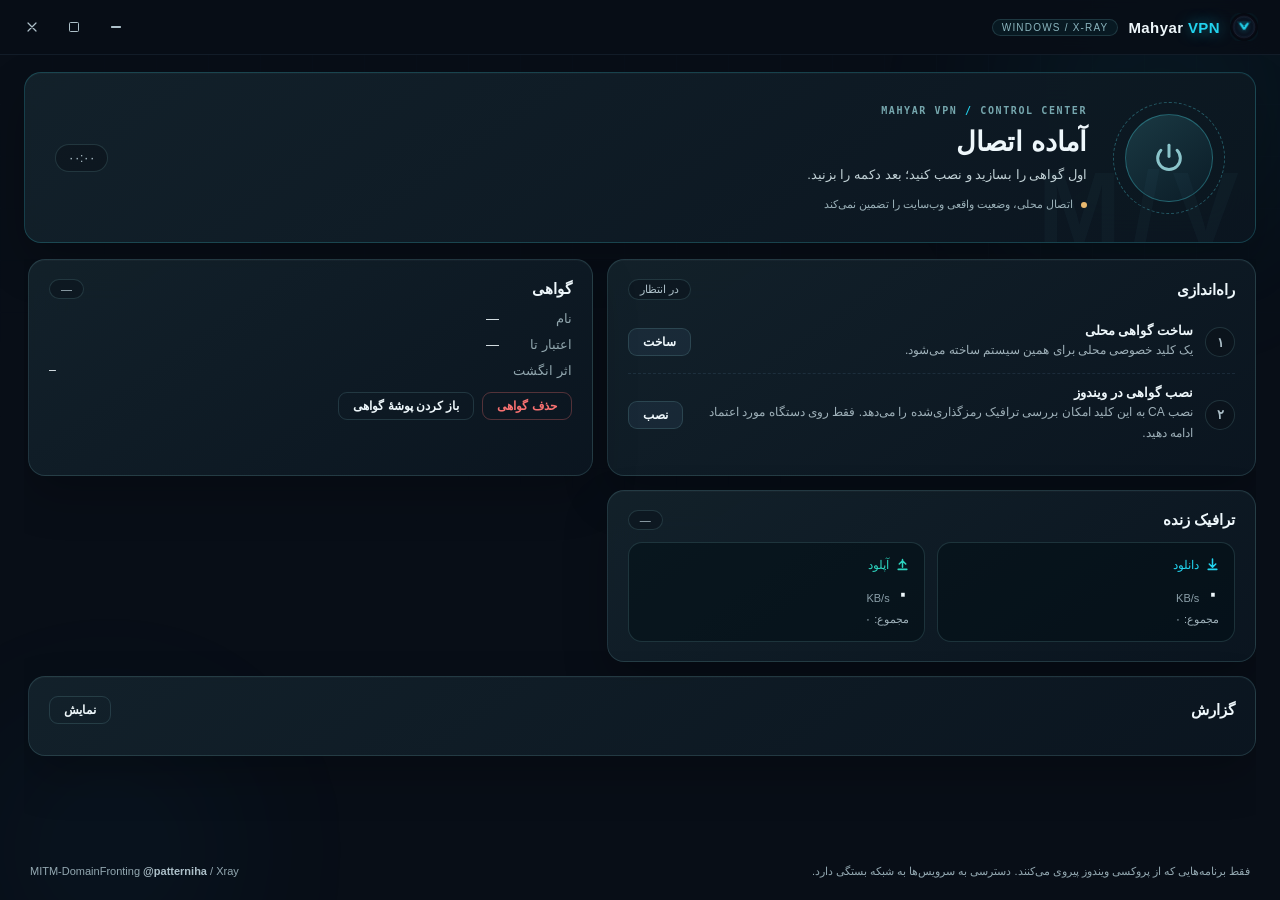
==== src/renderer/index.html @ c474f1fd "Add files via upload" ====
<!DOCTYPE html>
<html lang="fa" dir="rtl">
<head>
  <meta charset="UTF-8" />
  <meta http-equiv="Content-Security-Policy" content="default-src 'self'; style-src 'self' 'unsafe-inline'; img-src 'self' data:; font-src 'self'" />
  <title>Mahyar VPN</title>
  <link rel="stylesheet" href="styles.css" />
</head>
<body>
  <div class="bg-orbs" aria-hidden="true">
    <span class="orb orb-a"></span>
    <span class="orb orb-b"></span>
    <span class="orb orb-c"></span>
    <div class="bg-grid"></div>
  </div>

  <!-- titlebar -->
  <header class="titlebar" id="titlebar">
    <div class="tb-brand">
      <img src="icon.png" alt="" class="tb-logo" draggable="false" />
      <span class="tb-name">Mahyar <b>VPN</b></span>
      <span class="tb-tag">WINDOWS / X-RAY</span>
    </div>
    <div class="tb-actions">
      <button class="tb-btn" id="btn-min" title="کمینه"><svg viewBox="0 0 10 10"><rect y="4.5" width="10" height="1" rx=".5"/></svg></button>
      <button class="tb-btn" id="btn-max" title="بزرگ/کوچک"><svg viewBox="0 0 10 10"><rect x=".5" y=".5" width="9" height="9" rx="1" fill="none" stroke-width="1"/></svg></button>
      <button class="tb-btn tb-close" id="btn-hide" title="به کنار ساعت"><svg viewBox="0 0 10 10"><path d="M1 1l8 8M9 1l-8 8" stroke-width="1.2" fill="none" stroke-linecap="round"/></svg></button>
    </div>
  </header>

  <main class="layout">
    <!-- hero -->
    <section class="hero glass">
      <div class="power-wrap">
        <div class="ring r1"></div>
        <div class="ring r2"></div>
        <button id="btn-power" class="power" aria-label="اتصال / قطع">
          <svg viewBox="0 0 24 24" class="pw-icon">
            <path d="M12 3v8" stroke-linecap="round"/>
            <path d="M6.3 6.5a8 8 0 1 0 11.4 0" stroke-linecap="round"/>
          </svg>
        </button>
      </div>
      <div class="hero-text">
        <div class="eyebrow">MAHYAR VPN <span> / </span> CONTROL CENTER</div>
        <h1 id="st-head">آماده اتصال</h1>
        <p id="st-sub">اول گواهی را بسازید و نصب کنید؛ بعد دکمه را بزنید.</p>
        <div class="hero-note"><span class="status-dot"></span> اتصال محلی، وضعیت واقعی وب‌سایت را تضمین نمی‌کند</div>
      </div>
      <div class="hero-meta">
        <div class="meta-chip" id="chip-uptime" title="مدت اتصال">۰۰:۰۰</div>
        <div class="meta-chip green hidden" id="chip-live">● متصل</div>
      </div>
    </section>

    <div class="grid">
      <!-- setup steps -->
      <section class="card glass">
        <div class="card-head">
          <h2>راه‌اندازی</h2>
          <span class="pill" id="pill-setup">در انتظار</span>
        </div>
        <div class="step" id="step-mint">
          <span class="step-dot" data-state="idle">۱</span>
          <div class="step-body">
            <div class="step-title">ساخت گواهی محلی</div>
            <div class="step-desc">یک کلید خصوصی محلی برای همین سیستم ساخته می‌شود.</div>
          </div>
          <button class="btn sm" data-act="setup">ساخت</button>
        </div>
        <div class="step" id="step-trust">
          <span class="step-dot" data-state="idle">۲</span>
          <div class="step-body">
            <div class="step-title">نصب گواهی در ویندوز</div>
            <div class="step-desc">نصب CA به این کلید امکان بررسی ترافیک رمزگذاری‌شده را می‌دهد. فقط روی دستگاه مورد اعتماد ادامه دهید.</div>
          </div>
          <button class="btn sm" data-act="trust">نصب</button>
        </div>
      </section>

      <!-- cert info -->
      <section class="card glass">
        <div class="card-head">
          <h2>گواهی</h2>
          <span class="pill" id="pill-cert">—</span>
        </div>
        <div class="kv">
          <span class="k">نام</span><span class="v" id="cert-cn">—</span>
          <span class="k">اعتبار تا</span><span class="v" id="cert-exp">—</span>
          <span class="k">اثر انگشت</span><span class="v mono" id="cert-sha">—</span>
        </div>
        <div class="row-btns">
          <button class="btn sm danger-ghost" data-act="remove">حذف گواهی</button>
          <button class="btn sm ghost" data-act="openfile">باز کردن پوشهٔ گواهی</button>
        </div>
      </section>

      <!-- live traffic -->
      <section class="card glass">
        <div class="card-head">
          <h2>ترافیک زنده</h2>
          <span class="pill" id="pill-traffic">—</span>
        </div>
        <div class="traffic">
          <div class="t-item">
            <div class="t-label down"><svg viewBox="0 0 12 12"><path d="M6 1v7M3 5.5L6 8.5 9 5.5M2 10.5h8" stroke-linecap="round" stroke-linejoin="round" fill="none" stroke-width="1.4"/></svg> دانلود</div>
            <div class="t-speed" id="spd-down">۰ <small>KB/s</small></div>
            <div class="t-total" id="tot-down">مجموع: ۰</div>
          </div>
          <div class="t-item">
            <div class="t-label up"><svg viewBox="0 0 12 12"><path d="M6 8.5v-7M3 5.5L6 2.5 9 5.5M2 10.5h8" stroke-linecap="round" stroke-linejoin="round" fill="none" stroke-width="1.4"/></svg> آپلود</div>
            <div class="t-speed" id="spd-up">۰ <small>KB/s</small></div>
            <div class="t-total" id="tot-up">مجموع: ۰</div>
          </div>
        </div>
      </section>

      <!-- log -->
      <section class="card glass wide">
        <div class="card-head">
          <h2>گزارش</h2>
          <button class="btn sm ghost" id="btn-log-toggle">نمایش</button>
        </div>
        <div class="log hidden" id="log" dir="ltr"></div>
      </section>
    </div>

    <footer class="foot">
      <span>فقط برنامه‌هایی که از پروکسی ویندوز پیروی می‌کنند. دسترسی به سرویس‌ها به شبکه بستگی دارد.</span>
      <span class="credit">MITM-DomainFronting <b dir="ltr">@patterniha</b> / Xray</span>
    </footer>
  </main>

  <div class="toast hidden" id="toast" role="status"></div>
  <script src="app.js"></script>
</body>
</html>
---- src/renderer/styles.css ----
/* Mahyar VPN — dark, glass, glow. Cyan on near-black, RTL first. */

:root {
  --bg: #070b12;
  --bg-2: #0a1019;
  --ink: #e6f1ff;
  --ink-dim: #8fa3bd;
  --ink-faint: #5b6b82;
  --cyan: #22d3ee;
  --cyan-2: #38bdf8;
  --teal: #2dd4bf;
  --glow: rgba(34, 211, 238, .55);
  --glow-soft: rgba(34, 211, 238, .22);
  --green: #34d399;
  --red: #f87171;
  --amber: #fbbf24;
  --glass: rgba(148, 184, 226, .055);
  --glass-brd: rgba(148, 200, 255, .14);
  --radius: 18px;
}

* { margin: 0; padding: 0; box-sizing: border-box; }

html, body { height: 100%; }

body {
  font-family: "Segoe UI", Tahoma, "Iranian Sans", sans-serif;
  background: var(--bg);
  color: var(--ink);
  overflow: hidden;
  user-select: none;
  -webkit-app-region: no-drag;
}

/* ── background ─────────────────────────────────────────────────────────── */
.bg-orbs { position: fixed; inset: 0; z-index: 0; overflow: hidden; }
.orb { position: absolute; border-radius: 50%; filter: blur(90px); opacity: .5; will-change: transform; }
.orb-a { width: 480px; height: 480px; background: radial-gradient(circle, rgba(34,211,238,.30), transparent 65%); top: -140px; inset-inline-start: -120px; animation: drift-a 26s ease-in-out infinite alternate; }
.orb-b { width: 420px; height: 420px; background: radial-gradient(circle, rgba(56,189,248,.22), transparent 65%); bottom: -160px; inset-inline-end: -100px; animation: drift-b 32s ease-in-out infinite alternate; }
.orb-c { width: 260px; height: 260px; background: radial-gradient(circle, rgba(45,212,191,.18), transparent 65%); top: 40%; inset-inline-end: 22%; animation: drift-c 22s ease-in-out infinite alternate; }
@keyframes drift-a { to { transform: translate(60px, 40px) scale(1.12); } }
@keyframes drift-b { to { transform: translate(-70px, -30px) scale(1.08); } }
@keyframes drift-c { to { transform: translate(-40px, 50px) scale(1.15); } }

.bg-grid {
  position: absolute; inset: 0;
  background-image:
    linear-gradient(rgba(148, 200, 255, .045) 1px, transparent 1px),
    linear-gradient(90deg, rgba(148, 200, 255, .045) 1px, transparent 1px);
  background-size: 44px 44px;
  mask-image: radial-gradient(ellipse 90% 70% at 50% 0%, black 30%, transparent 100%);
}

/* ── titlebar ───────────────────────────────────────────────────────────── */
.titlebar {
  position: fixed; top: 0; inset-inline: 0; height: 46px; z-index: 10;
  display: flex; align-items: center; justify-content: space-between;
  padding: 0 8px 0 14px;
  background: linear-gradient(180deg, rgba(10, 16, 25, .9), rgba(10, 16, 25, .55));
  backdrop-filter: blur(18px);
  border-bottom: 1px solid rgba(148, 200, 255, .08);
  -webkit-app-region: drag;
}
.tb-brand { display: flex; align-items: center; gap: 10px; }
.tb-logo { width: 22px; height: 22px; border-radius: 6px; }
.tb-name { font-size: 14px; font-weight: 300; letter-spacing: .4px; }
.tb-name b { font-weight: 800; color: var(--cyan); text-shadow: 0 0 14px var(--glow); }
.tb-tag {
  font-size: 10.5px; color: var(--ink-dim);
  border: 1px solid var(--glass-brd); border-radius: 99px; padding: 2px 9px;
  background: rgba(34, 211, 238, .06);
}
.tb-actions { display: flex; gap: 2px; -webkit-app-region: no-drag; }
.tb-btn {
  width: 40px; height: 32px; border: 0; background: transparent; border-radius: 8px;
  display: grid; place-items: center; cursor: pointer; color: var(--ink-dim);
}
.tb-btn svg { width: 10px; height: 10px; fill: currentColor; stroke: currentColor; }
.tb-btn:hover { background: rgba(148, 200, 255, .1); color: var(--ink); }
.tb-close:hover { background: rgba(248, 113, 113, .16); color: var(--red); }

/* ── layout ─────────────────────────────────────────────────────────────── */
.layout {
  position: relative; z-index: 1; height: 100vh;
  padding: 62px 22px 16px;
  display: flex; flex-direction: column; gap: 16px;
  overflow: hidden;
}

.glass {
  background: linear-gradient(160deg, rgba(148, 184, 226, .075), rgba(148, 184, 226, .028));
  border: 1px solid var(--glass-brd);
  border-radius: var(--radius);
  backdrop-filter: blur(22px) saturate(1.25);
  box-shadow: 0 18px 50px rgba(2, 8, 20, .45), inset 0 1px 0 rgba(255, 255, 255, .05);
}

/* ── hero ───────────────────────────────────────────────────────────────── */
.hero {
  display: flex; align-items: center; gap: 26px;
  padding: 20px 26px;
  position: relative; overflow: hidden;
}
.hero::before {
  content: ""; position: absolute; inset: 0; pointer-events: none;
  background: radial-gradient(600px 200px at 18% 50%, var(--glow-soft), transparent 70%);
  opacity: 0; transition: opacity .8s;
}
.hero.on::before { opacity: 1; }

.power-wrap { position: relative; width: 108px; height: 108px; flex: 0 0 auto; }
.power {
  position: absolute; inset: 13px; border-radius: 50%; cursor: pointer;
  border: 1.6px solid var(--glass-brd);
  background: radial-gradient(circle at 35% 30%, rgba(148, 200, 255, .14), rgba(10, 18, 30, .9));
  color: var(--ink-dim);
  display: grid; place-items: center;
  transition: color .3s, border-color .3s, box-shadow .3s, transform .12s;
}
.pw-icon { width: 34px; height: 34px; fill: none; stroke: currentColor; stroke-width: 2.1; }
.power:hover { transform: scale(1.04); color: var(--ink); }
.power:active { transform: scale(.97); }
.power:disabled { cursor: wait; }

.ring { position: absolute; inset: 0; border-radius: 50%; pointer-events: none; }
.r1 { border: 1.6px dashed rgba(148, 200, 255, .16); animation: spin 14s linear infinite; }
.r2 { border: 1px solid transparent; transition: all .5s; }

.hero.on .power {
  color: var(--cyan); border-color: rgba(34, 211, 238, .55);
  box-shadow: 0 0 28px var(--glow-soft), inset 0 0 18px rgba(34, 211, 238, .12);
}
.hero.on .r2 { border-color: var(--glow-soft); box-shadow: 0 0 24px var(--glow-soft), inset 0 0 22px rgba(34, 211, 238, .08); animation: pulse 2.6s ease-in-out infinite; }
@keyframes spin { to { transform: rotate(360deg); } }
@keyframes pulse { 0%, 100% { box-shadow: 0 0 18px rgba(34,211,238,.16), inset 0 0 16px rgba(34,211,238,.07); } 50% { box-shadow: 0 0 34px var(--glow), inset 0 0 26px rgba(34,211,238,.16); } }

.hero-text { flex: 1; min-width: 0; }
.hero-text h1 { font-size: 24px; font-weight: 800; letter-spacing: -.2px; }
.hero-text p { margin-top: 5px; color: var(--ink-dim); font-size: 13px; line-height: 1.9; }
.hero-meta { display: flex; flex-direction: column; gap: 8px; align-items: flex-start; }
.meta-chip {
  font-size: 12px; padding: 6px 12px; border-radius: 99px;
  border: 1px solid var(--glass-brd); background: rgba(10, 16, 25, .5);
  color: var(--ink-dim); font-variant-numeric: tabular-nums;
}
.meta-chip.green { color: var(--green); border-color: rgba(52, 211, 153, .35); background: rgba(52, 211, 153, .07); box-shadow: 0 0 16px rgba(52, 211, 153, .12); }

/* ── grid & cards ───────────────────────────────────────────────────────── */
.grid {
  flex: 1; min-height: 0;
  display: grid; grid-template-columns: 1fr 1fr; grid-auto-rows: min-content;
  gap: 14px; overflow-y: auto; padding-left: 4px;
}
.grid::-webkit-scrollbar { width: 6px; }
.grid::-webkit-scrollbar-thumb { background: rgba(148, 200, 255, .14); border-radius: 99px; }
.card { padding: 16px 18px; }
.card.wide { grid-column: 1 / -1; }
.card-head { display: flex; align-items: center; justify-content: space-between; margin-bottom: 12px; }
.card-head h2 { font-size: 14.5px; font-weight: 700; color: var(--ink); }
.pill {
  font-size: 11px; padding: 3px 11px; border-radius: 99px;
  border: 1px solid var(--glass-brd); color: var(--ink-dim); background: rgba(10, 16, 25, .45);
}
.pill.ok { color: var(--green); border-color: rgba(52, 211, 153, .35); }
.pill.warn { color: var(--amber); border-color: rgba(251, 191, 36, .35); }
.pill.err { color: var(--red); border-color: rgba(248, 113, 113, .35); }

/* steps */
.step { display: flex; align-items: center; gap: 12px; padding: 10px 0; }
.step + .step { border-top: 1px dashed rgba(148, 200, 255, .1); }
.step-dot {
  width: 30px; height: 30px; flex: 0 0 auto; border-radius: 10px;
  display: grid; place-items: center; font-size: 13px; font-weight: 700;
  border: 1px solid var(--glass-brd); color: var(--ink-dim); background: rgba(10, 16, 25, .5);
  transition: all .4s;
}
.step-dot[data-state="done"] { color: #052e26; background: linear-gradient(140deg, var(--green), var(--teal)); border-color: transparent; box-shadow: 0 0 18px rgba(52, 211, 153, .3); }
.step-dot[data-state="active"] { color: var(--cyan); border-color: rgba(34, 211, 238, .5); box-shadow: 0 0 14px var(--glow-soft); }
.step-body { flex: 1; min-width: 0; }
.step-title { font-size: 13px; font-weight: 600; }
.step-desc { font-size: 11.5px; color: var(--ink-faint); margin-top: 2px; line-height: 1.8; }

/* key-value */
.kv { display: grid; grid-template-columns: auto 1fr; gap: 7px 14px; font-size: 12.5px; }
.kv .k { color: var(--ink-faint); }
.kv .v { color: var(--ink); overflow: hidden; text-overflow: ellipsis; white-space: nowrap; }
.mono { font-family: Consolas, monospace; font-size: 11.5px; direction: ltr; }
.row-btns { display: flex; gap: 8px; margin-top: 14px; }

/* traffic */
.traffic { display: grid; grid-template-columns: 1fr 1fr; gap: 10px; }
.t-item { border: 1px solid var(--glass-brd); border-radius: 14px; padding: 12px 14px; background: rgba(7, 11, 18, .45); }
.t-label { display: flex; align-items: center; gap: 7px; font-size: 11.5px; color: var(--ink-dim); }
.t-label svg { width: 13px; height: 13px; stroke: currentColor; }
.t-label.down { color: var(--cyan); }
.t-label.up { color: var(--teal); }
.t-speed { font-size: 22px; font-weight: 800; margin-top: 8px; font-variant-numeric: tabular-nums; }
.t-speed small { font-size: 11px; font-weight: 500; color: var(--ink-faint); }
.t-total { font-size: 10.5px; color: var(--ink-faint); margin-top: 5px; font-variant-numeric: tabular-nums; }

/* log */
.log {
  max-height: 180px; overflow-y: auto;
  background: rgba(4, 8, 14, .6); border: 1px solid rgba(148, 200, 255, .09);
  border-radius: 12px; padding: 10px 12px;
  font-family: Consolas, monospace; font-size: 11px; line-height: 1.8;
  color: var(--ink-dim); user-select: text;
}
.log::-webkit-scrollbar { width: 6px; }
.log::-webkit-scrollbar-thumb { background: rgba(148, 200, 255, .14); border-radius: 99px; }
.log .ln-err { color: var(--red); }
.log .ln-ok { color: var(--green); }
.hidden { display: none !important; }

/* buttons */
.btn {
  border: 1px solid var(--glass-brd); border-radius: 11px; cursor: pointer;
  background: rgba(148, 200, 255, .07); color: var(--ink);
  font-family: inherit; font-size: 13px; font-weight: 600;
  padding: 9px 18px; transition: all .2s;
}
.btn:hover:not(:disabled) { background: rgba(148, 200, 255, .13); border-color: rgba(34, 211, 238, .35); box-shadow: 0 0 14px var(--glow-soft); }
.btn:active:not(:disabled) { transform: scale(.97); }
.btn:disabled { opacity: .45; cursor: not-allowed; }
.btn.sm { padding: 6px 14px; font-size: 12px; border-radius: 9px; }
.btn.primary {
  background: linear-gradient(140deg, rgba(34, 211, 238, .22), rgba(56, 189, 248, .14));
  border-color: rgba(34, 211, 238, .45); color: #d9faff;
}
.btn.primary:hover:not(:disabled) { box-shadow: 0 0 22px var(--glow-soft); }
.btn.ghost { background: transparent; }
.btn.danger-ghost { background: transparent; color: var(--red); border-color: rgba(248, 113, 113, .3); }
.btn.danger-ghost:hover:not(:disabled) { background: rgba(248, 113, 113, .08); border-color: rgba(248, 113, 113, .5); box-shadow: 0 0 14px rgba(248, 113, 113, .12); }

/* footer */
.foot {
  display: flex; justify-content: space-between; align-items: center; gap: 14px;
  font-size: 11px; color: var(--ink-faint); padding: 2px 6px;
}
.foot .credit b { color: var(--ink-dim); }

/* toast */
.toast {
  position: fixed; bottom: 22px; inset-inline-start: 50%; transform: translateX(50%);
  z-index: 50; max-width: 480px;
  background: rgba(10, 18, 30, .92); border: 1px solid rgba(34, 211, 238, .35);
  color: var(--ink); font-size: 12.5px; padding: 11px 20px; border-radius: 12px;
  box-shadow: 0 10px 40px rgba(0, 0, 0, .5), 0 0 24px var(--glow-soft);
  backdrop-filter: blur(14px);
  transition: opacity .3s, transform .3s;
}
.toast.hidden { opacity: 0; pointer-events: none; transform: translateX(50%) translateY(8px); }
.toast.err { border-color: rgba(248, 113, 113, .5); box-shadow: 0 10px 40px rgba(0,0,0,.5), 0 0 24px rgba(248,113,113,.18); }

/* busy spinner inside buttons */
.btn .spin {
  display: inline-block; width: 11px; height: 11px; border-radius: 50%;
  border: 1.6px solid rgba(255, 255, 255, .25); border-top-color: currentColor;
  animation: spin .7s linear infinite; vertical-align: -1px; margin-inline-end: 6px;
}

/* Control-room refinement: dark ink, electric cyan, honest connection state. */
:root {
  --bg: #080e17;
  --ink: #eef7fb;
  --ink-dim: #adc0c9;
  --ink-faint: #8b9fa9;
  --glass-brd: rgba(139, 205, 215, .17);
  --radius: 17px;
}
body { font-family: "Segoe UI", Tahoma, sans-serif; }
.bg-orbs { opacity: .65; }
.orb-c { display: none; }
.bg-grid { opacity: .5; background-size: 52px 52px; }
.titlebar { height: 55px; padding-inline: 22px 12px; background: rgba(8, 14, 23, .9); }
.tb-logo { width: 28px; height: 28px; border-radius: 8px; }
.tb-name { font-size: 15px; font-weight: 600; }
.tb-tag { font-size: 10px; direction: ltr; letter-spacing: .12em; color: #8bb5be; }
.layout { padding: 72px 24px 16px; gap: 16px; }
.glass { background: linear-gradient(145deg, rgba(19, 34, 43, .96), rgba(11, 22, 32, .95)); box-shadow: 0 20px 45px rgba(0,0,0,.22), inset 0 1px rgba(255,255,255,.025); }
.hero { min-height: 171px; padding: 24px 30px; border-color: rgba(62, 211, 223, .22); }
.hero::after { content: 'M / V'; position: absolute; inset-inline-end: 24px; bottom: -15px; font: 800 100px/1 "Segoe UI", sans-serif; letter-spacing: -.08em; color: rgba(104, 211, 221, .035); pointer-events: none; direction: ltr; }
.hero-text { position: relative; z-index: 1; }
.eyebrow { direction: ltr; text-align: right; font: 700 10px/1.3 Consolas, monospace; letter-spacing: .16em; color: #76a7ae; margin-bottom: 9px; }
.eyebrow span { color: var(--cyan); }
.hero-text h1 { font-size: 27px; letter-spacing: 0; }
.hero-text p { font-size: 13px; max-width: 580px; color: #c0d0d5; }
.hero-note { display: flex; align-items: center; gap: 8px; color: #9bb1b9; font-size: 11px; margin-top: 11px; }
.status-dot { width: 6px; height: 6px; border-radius: 50%; background: #e9b96f; flex: none; }
.hero.on .status-dot { background: var(--green); box-shadow: 0 0 9px var(--green); }
.power-wrap { width: 112px; height: 112px; }
.power { inset: 12px; border: 1px solid rgba(66, 206, 219, .35); background: linear-gradient(145deg, #1a3943, #0b1c27); color: #8ac4ca; }
.power:disabled { opacity: .62; cursor: not-allowed; }
.r1 { border: 1px dashed rgba(80, 214, 226, .35); }
.grid { grid-template-columns: minmax(0, 1.15fr) minmax(0, 1fr); gap: 14px; }
.card { padding: 19px 20px; }
.card-head h2 { font-size: 15px; }
.step { padding: 11px 0; }
.step-desc { color: #9eb0b9; font-size: 12px; line-height: 1.8; }
.step-title { font-size: 13px; }
.step-dot { border-radius: 50%; }
.kv { font-size: 13px; gap: 11px 14px; }
.kv .k { color: #91a6ae; }
.traffic { gap: 12px; }
.t-item { background: rgba(3, 15, 22, .55); padding: 15px; }
.t-speed { font-size: 24px; }
.t-total { font-size: 11px; color: #9eb0b9; }
.foot { line-height: 1.8; color: #93a8b1; }
button:focus-visible { outline: 2px solid #8af5ff; outline-offset: 3px; }
@media (max-width: 900px) {
  .layout { padding-inline: 16px; }
  .hero { padding: 18px; }
  .hero-note { font-size: 10px; }
}
@media (max-height: 650px) {
  .hero { min-height: 135px; padding-block: 14px; }
  .power-wrap { width: 90px; height: 90px; }
  .foot { display: none; }
}
@media (prefers-reduced-motion: reduce) {
  *, *::before, *::after { animation-duration: .01ms !important; animation-iteration-count: 1 !important; transition-duration: .01ms !important; }
}
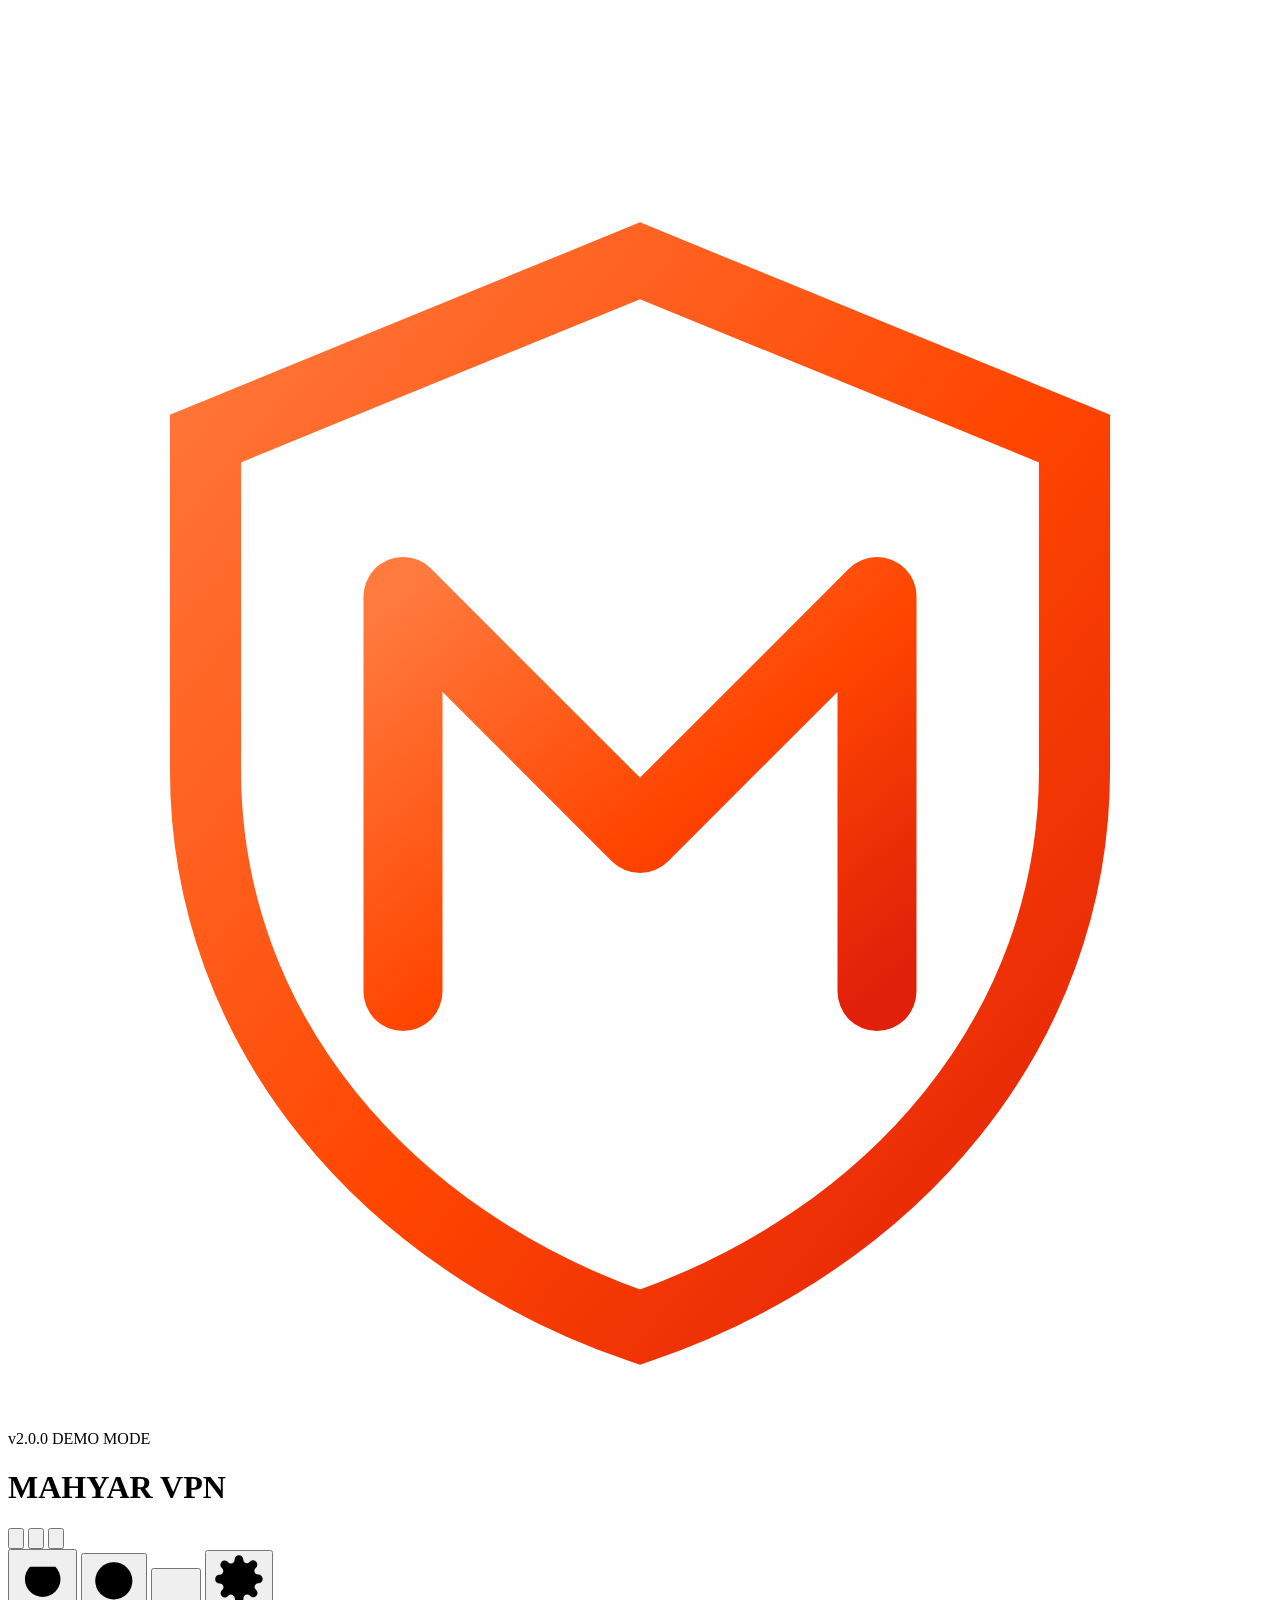
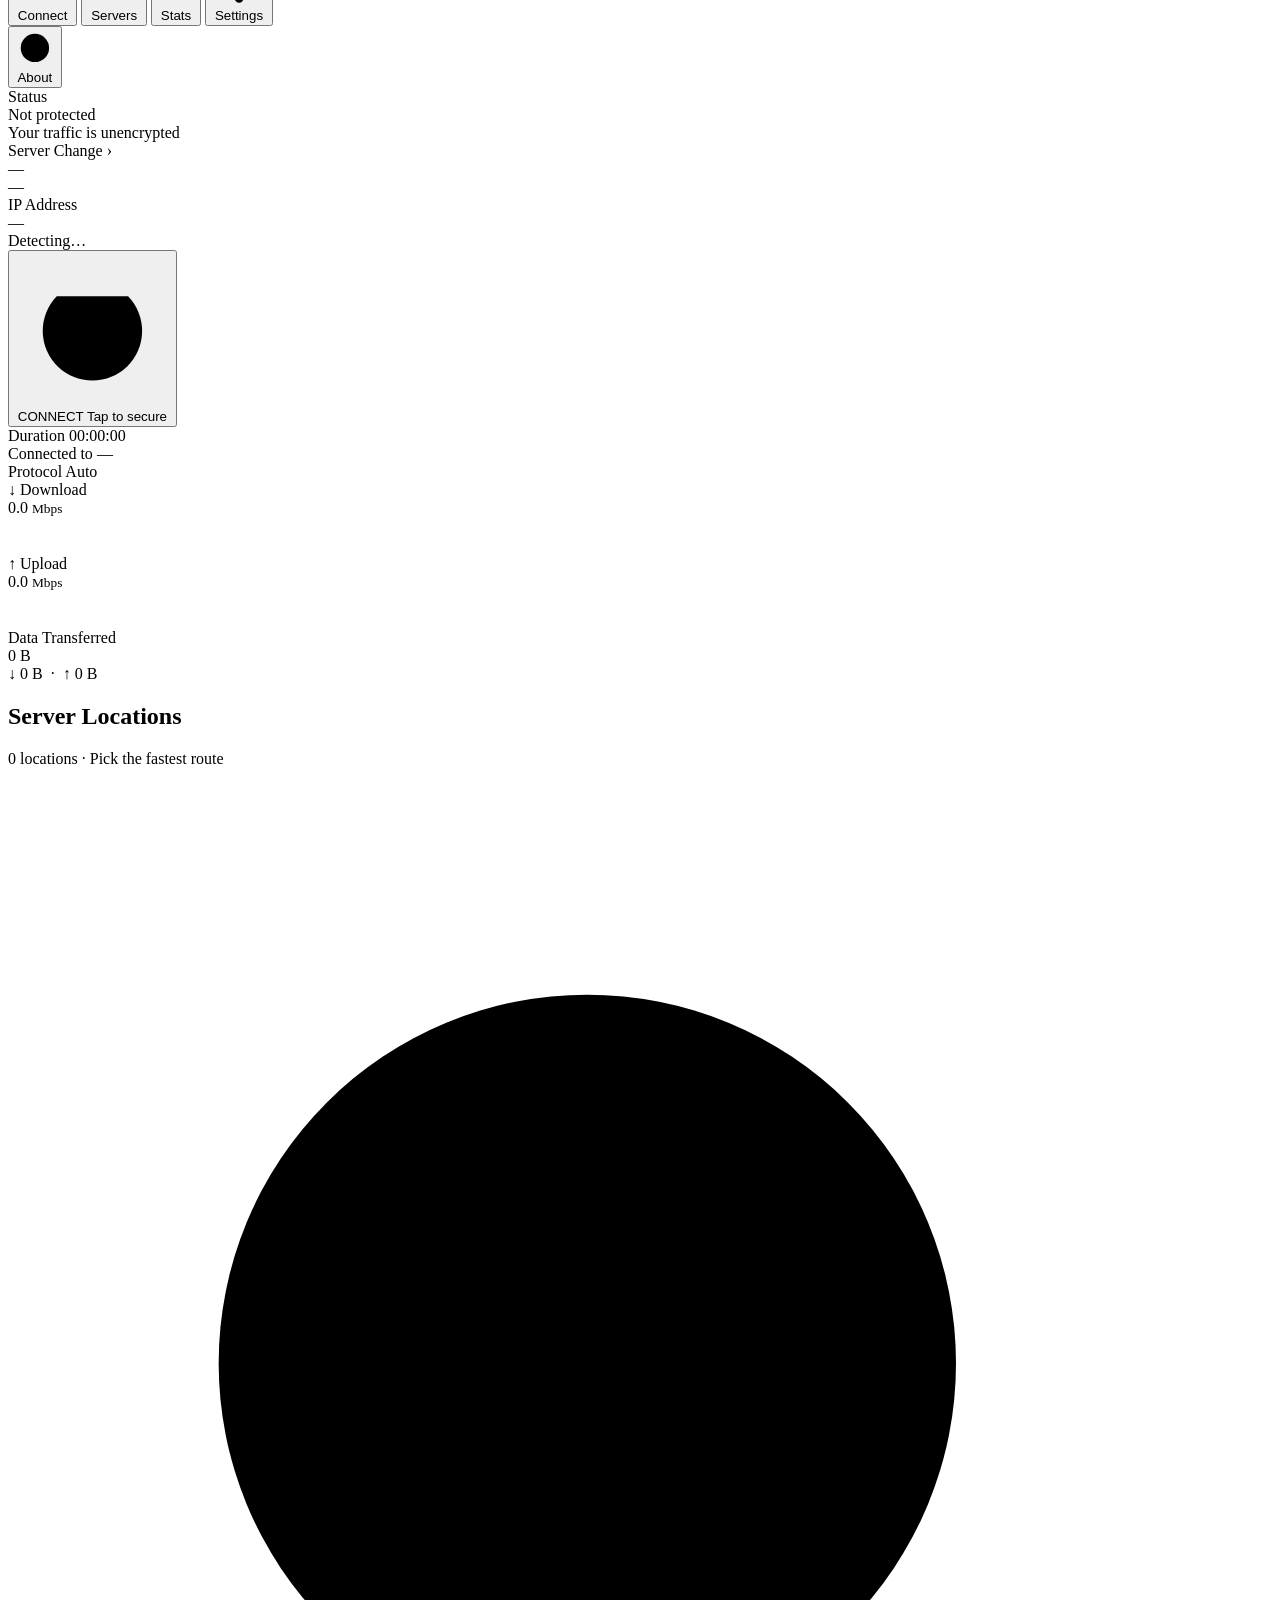
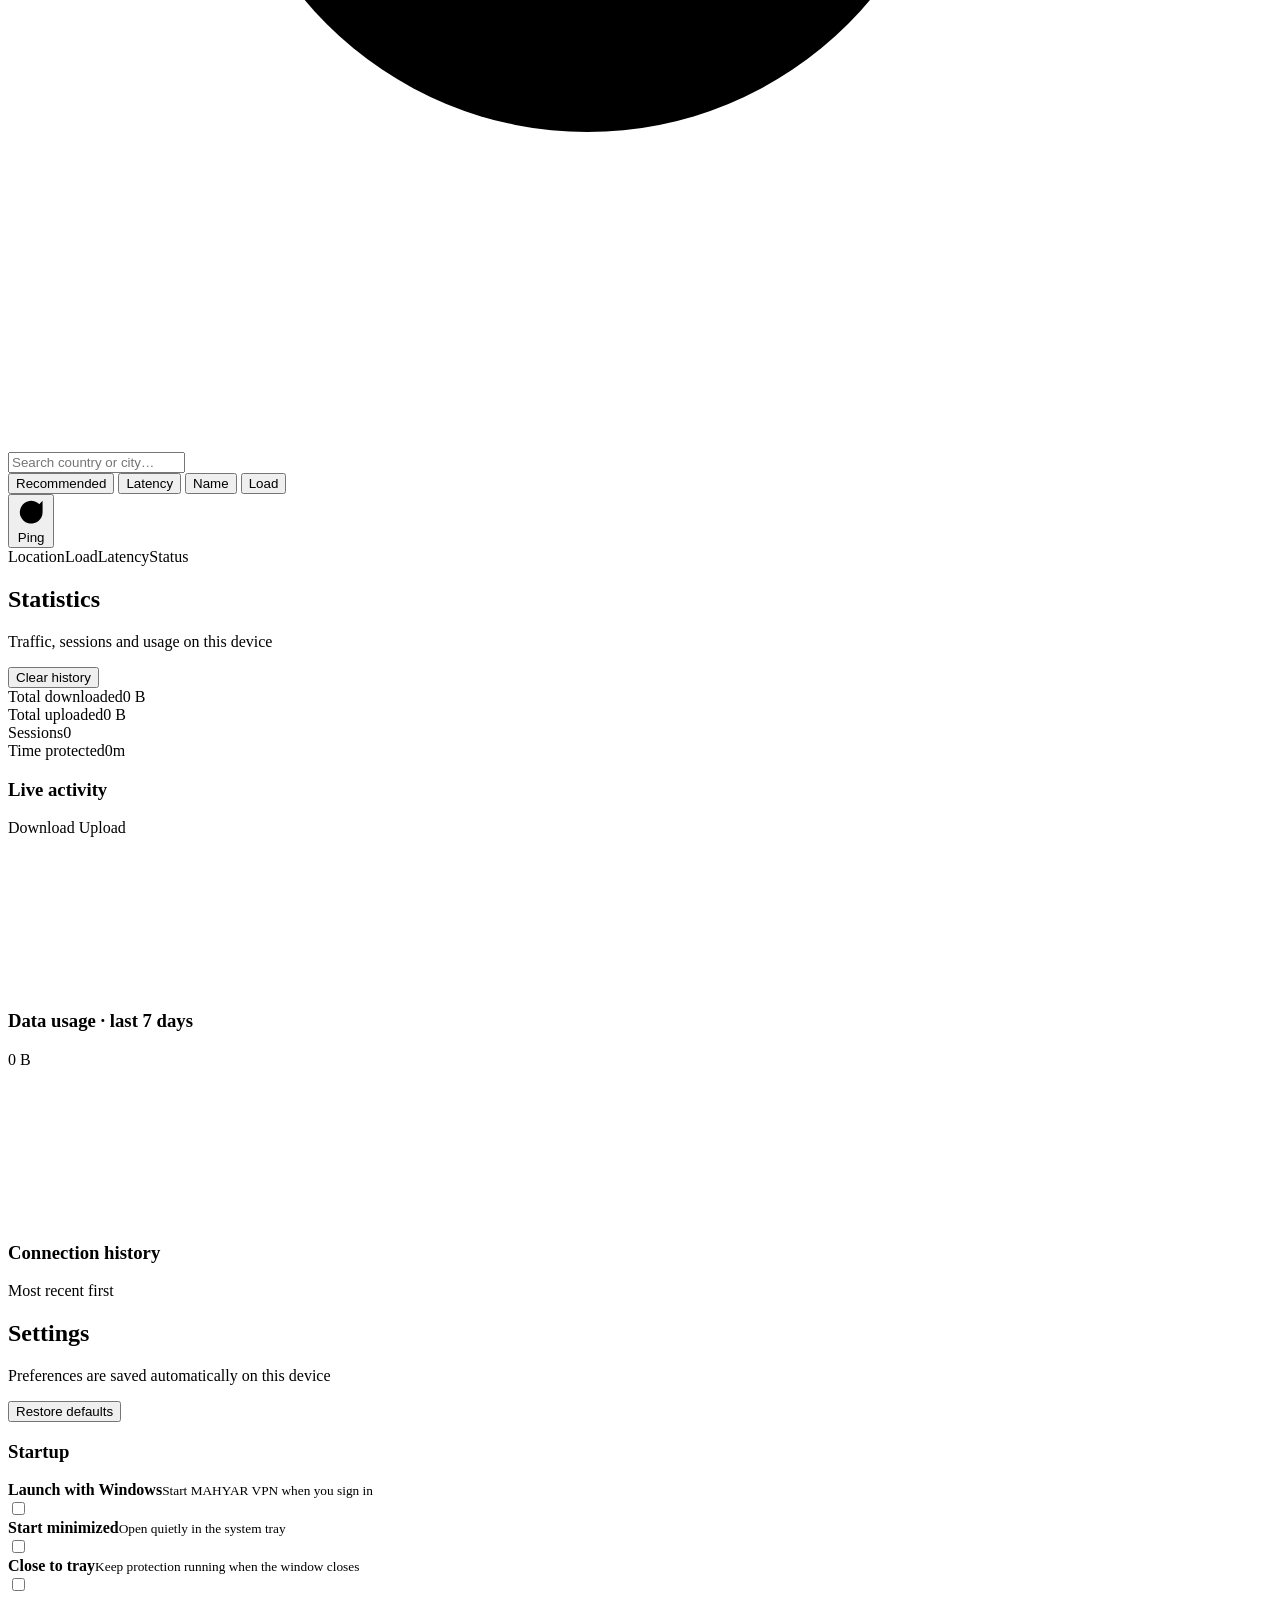
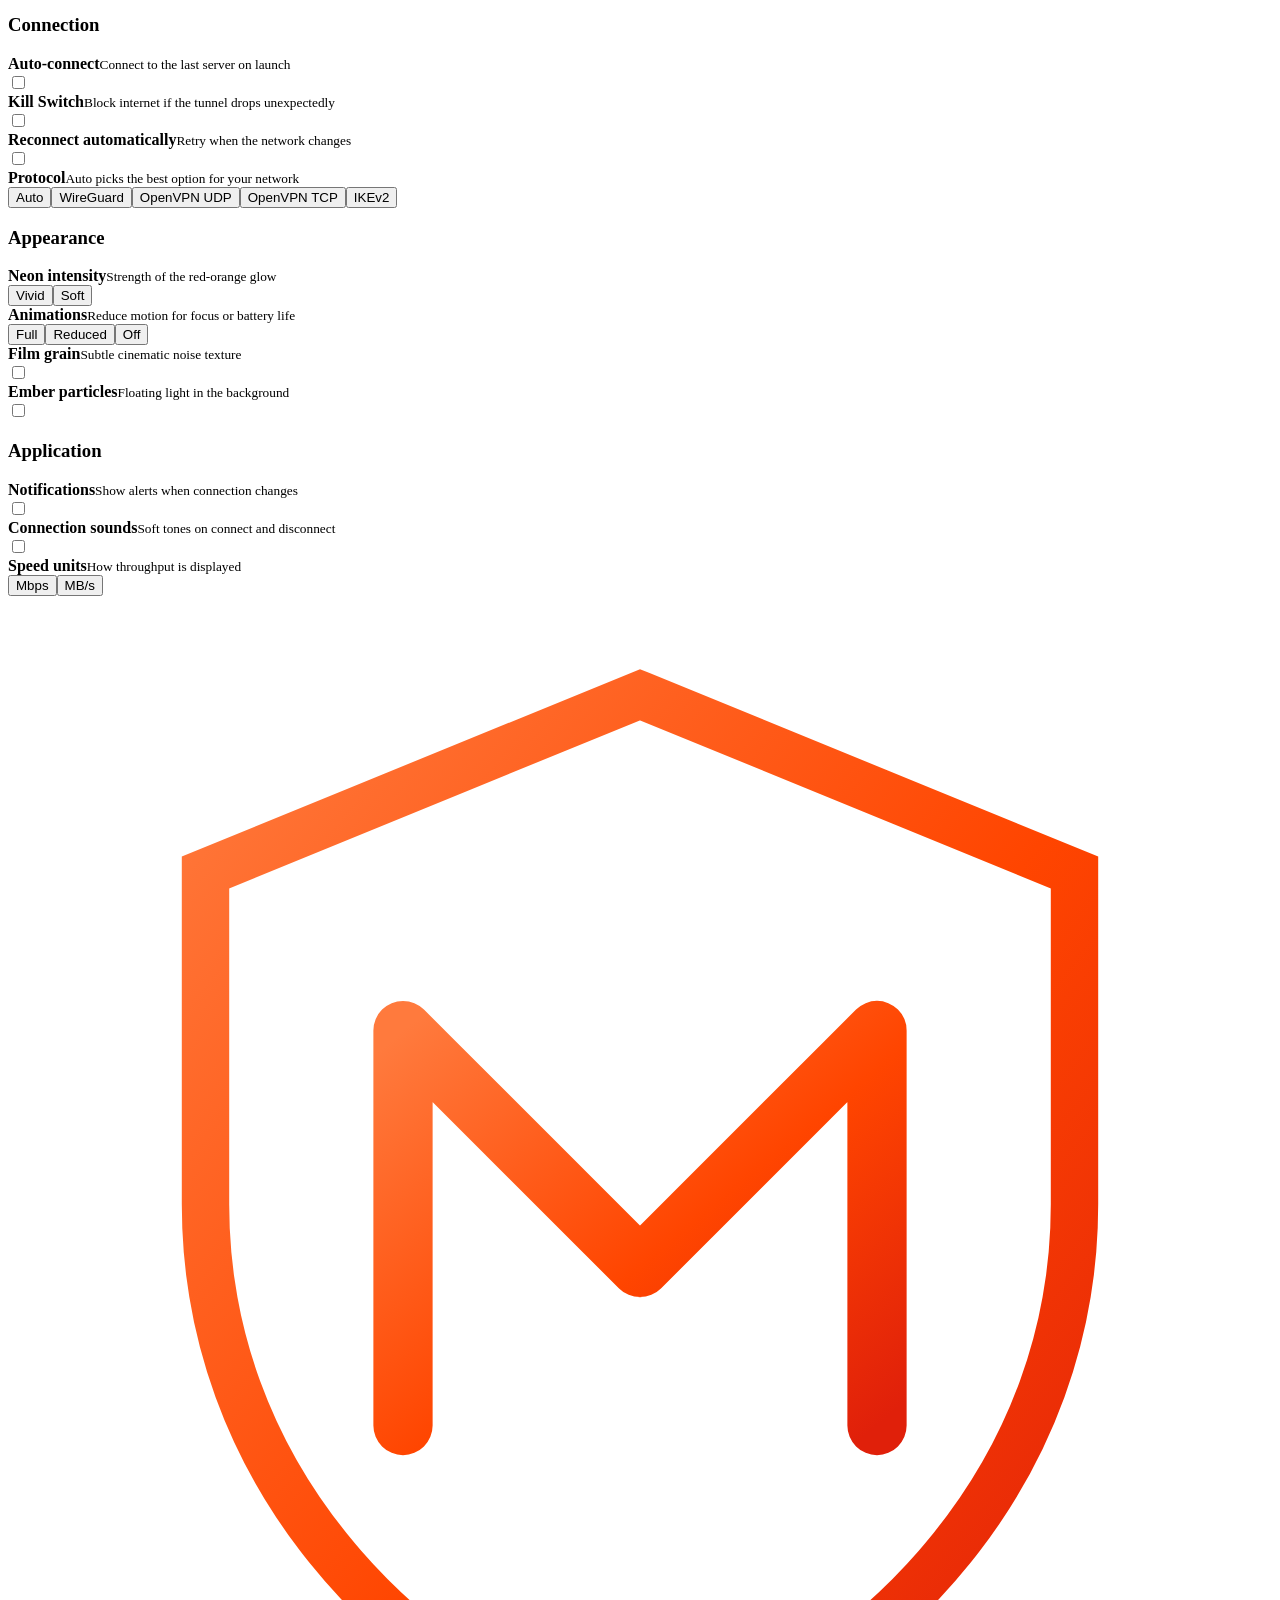
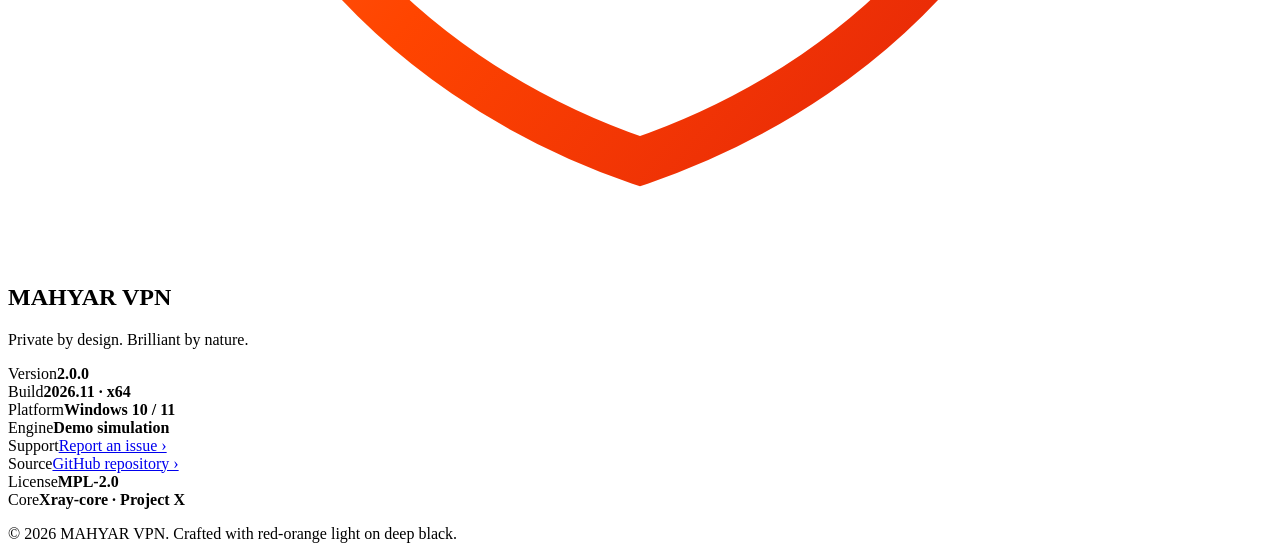
==== commit 3dd99e1b: "Add files via upload" ====
--- a/src/renderer/index.html
+++ b/src/renderer/index.html
@@ -1,137 +1,321 @@
 <!DOCTYPE html>
-<html lang="fa" dir="rtl">
+<html lang="en">
 <head>
   <meta charset="UTF-8" />
-  <meta http-equiv="Content-Security-Policy" content="default-src 'self'; style-src 'self' 'unsafe-inline'; img-src 'self' data:; font-src 'self'" />
-  <title>Mahyar VPN</title>
-  <link rel="stylesheet" href="styles.css" />
+  <meta name="viewport" content="width=device-width, initial-scale=1" />
+  <title>MAHYAR VPN</title>
+  <meta name="description" content="MAHYAR VPN — premium Windows VPN desktop client interface." />
+  <link rel="preconnect" href="https://fonts.googleapis.com" />
+  <link rel="preconnect" href="https://fonts.gstatic.com" crossorigin />
+  <link href="https://fonts.googleapis.com/css2?family=Orbitron:wght@500;700;900&family=Manrope:wght@300;400;500;600;700&family=JetBrains+Mono:wght@400;500&display=swap" rel="stylesheet" />
+  <link rel="stylesheet" href="css/style.css" />
 </head>
-<body>
-  <div class="bg-orbs" aria-hidden="true">
-    <span class="orb orb-a"></span>
-    <span class="orb orb-b"></span>
-    <span class="orb orb-c"></span>
-    <div class="bg-grid"></div>
+<body data-motion="full" data-glow="vivid" data-grain="on">
+
+  <!-- ===== Atmosphere ===== -->
+  <div class="atmo" aria-hidden="true">
+    <div class="atmo-glow g1"></div>
+    <div class="atmo-glow g2"></div>
+    <div class="atmo-glow g3"></div>
+    <div class="atmo-horizon"></div>
+    <canvas id="embers"></canvas>
+    <div class="atmo-grain"></div>
+    <div class="atmo-vignette"></div>
   </div>
 
-  <!-- titlebar -->
-  <header class="titlebar" id="titlebar">
-    <div class="tb-brand">
-      <img src="icon.png" alt="" class="tb-logo" draggable="false" />
-      <span class="tb-name">Mahyar <b>VPN</b></span>
-      <span class="tb-tag">WINDOWS / X-RAY</span>
-    </div>
-    <div class="tb-actions">
-      <button class="tb-btn" id="btn-min" title="کمینه"><svg viewBox="0 0 10 10"><rect y="4.5" width="10" height="1" rx=".5"/></svg></button>
-      <button class="tb-btn" id="btn-max" title="بزرگ/کوچک"><svg viewBox="0 0 10 10"><rect x=".5" y=".5" width="9" height="9" rx="1" fill="none" stroke-width="1"/></svg></button>
-      <button class="tb-btn tb-close" id="btn-hide" title="به کنار ساعت"><svg viewBox="0 0 10 10"><path d="M1 1l8 8M9 1l-8 8" stroke-width="1.2" fill="none" stroke-linecap="round"/></svg></button>
-    </div>
-  </header>
-
-  <main class="layout">
-    <!-- hero -->
-    <section class="hero glass">
-      <div class="power-wrap">
-        <div class="ring r1"></div>
-        <div class="ring r2"></div>
-        <button id="btn-power" class="power" aria-label="اتصال / قطع">
-          <svg viewBox="0 0 24 24" class="pw-icon">
-            <path d="M12 3v8" stroke-linecap="round"/>
-            <path d="M6.3 6.5a8 8 0 1 0 11.4 0" stroke-linecap="round"/>
-          </svg>
-        </button>
+  <div class="app" id="app">
+
+    <!-- ===== Window chrome / brand ===== -->
+    <header class="chrome" id="chrome">
+      <div class="chrome-left">
+        <svg class="chrome-logo" viewBox="0 0 32 32" aria-hidden="true">
+          <defs>
+            <linearGradient id="lg-logo" x1="0" y1="0" x2="1" y2="1">
+              <stop offset="0" stop-color="#FF7A3D"/><stop offset=".55" stop-color="#FF4500"/><stop offset="1" stop-color="#E0200A"/>
+            </linearGradient>
+          </defs>
+          <path d="M16 2.5 27 7v8.4c0 6.6-4.6 11.9-11 14.1C9.6 27.3 5 22 5 15.4V7z" fill="none" stroke="url(#lg-logo)" stroke-width="1.8"/>
+          <path d="M10 21V11l6 6 6-6v10" fill="none" stroke="url(#lg-logo)" stroke-width="2" stroke-linecap="round" stroke-linejoin="round"/>
+        </svg>
+        <span class="chrome-meta">v2.0.0</span>
+        <span class="mode-chip" id="mode-chip" title="Connection engine mode">DEMO MODE</span>
       </div>
-      <div class="hero-text">
-        <div class="eyebrow">MAHYAR VPN <span> / </span> CONTROL CENTER</div>
-        <h1 id="st-head">آماده اتصال</h1>
-        <p id="st-sub">اول گواهی را بسازید و نصب کنید؛ بعد دکمه را بزنید.</p>
-        <div class="hero-note"><span class="status-dot"></span> اتصال محلی، وضعیت واقعی وب‌سایت را تضمین نمی‌کند</div>
+
+      <h1 class="brand" id="brand" aria-label="MAHYAR VPN">
+        <span class="brand-main" data-text="MAHYAR">MAHYAR</span>
+        <span class="brand-sub" data-text="VPN">VPN</span>
+      </h1>
+
+      <div class="chrome-right">
+        <button class="win-btn" id="win-min" aria-label="Minimize"><svg viewBox="0 0 10 10"><rect y="4.5" width="10" height="1" rx=".5"/></svg></button>
+        <button class="win-btn" id="win-max" aria-label="Maximize"><svg viewBox="0 0 10 10"><rect x=".6" y=".6" width="8.8" height="8.8" rx="1.2" fill="none" stroke="currentColor" stroke-width="1"/></svg></button>
+        <button class="win-btn win-close" id="win-close" aria-label="Close"><svg viewBox="0 0 10 10"><path d="M1 1l8 8M9 1l-8 8" stroke="currentColor" stroke-width="1.2" stroke-linecap="round"/></svg></button>
       </div>
-      <div class="hero-meta">
-        <div class="meta-chip" id="chip-uptime" title="مدت اتصال">۰۰:۰۰</div>
-        <div class="meta-chip green hidden" id="chip-live">● متصل</div>
-      </div>
-    </section>
-
-    <div class="grid">
-      <!-- setup steps -->
-      <section class="card glass">
-        <div class="card-head">
-          <h2>راه‌اندازی</h2>
-          <span class="pill" id="pill-setup">در انتظار</span>
-        </div>
-        <div class="step" id="step-mint">
-          <span class="step-dot" data-state="idle">۱</span>
-          <div class="step-body">
-            <div class="step-title">ساخت گواهی محلی</div>
-            <div class="step-desc">یک کلید خصوصی محلی برای همین سیستم ساخته می‌شود.</div>
-          </div>
-          <button class="btn sm" data-act="setup">ساخت</button>
-        </div>
-        <div class="step" id="step-trust">
-          <span class="step-dot" data-state="idle">۲</span>
-          <div class="step-body">
-            <div class="step-title">نصب گواهی در ویندوز</div>
-            <div class="step-desc">نصب CA به این کلید امکان بررسی ترافیک رمزگذاری‌شده را می‌دهد. فقط روی دستگاه مورد اعتماد ادامه دهید.</div>
-          </div>
-          <button class="btn sm" data-act="trust">نصب</button>
-        </div>
-      </section>
-
-      <!-- cert info -->
-      <section class="card glass">
-        <div class="card-head">
-          <h2>گواهی</h2>
-          <span class="pill" id="pill-cert">—</span>
-        </div>
-        <div class="kv">
-          <span class="k">نام</span><span class="v" id="cert-cn">—</span>
-          <span class="k">اعتبار تا</span><span class="v" id="cert-exp">—</span>
-          <span class="k">اثر انگشت</span><span class="v mono" id="cert-sha">—</span>
-        </div>
-        <div class="row-btns">
-          <button class="btn sm danger-ghost" data-act="remove">حذف گواهی</button>
-          <button class="btn sm ghost" data-act="openfile">باز کردن پوشهٔ گواهی</button>
-        </div>
-      </section>
-
-      <!-- live traffic -->
-      <section class="card glass">
-        <div class="card-head">
-          <h2>ترافیک زنده</h2>
-          <span class="pill" id="pill-traffic">—</span>
-        </div>
-        <div class="traffic">
-          <div class="t-item">
-            <div class="t-label down"><svg viewBox="0 0 12 12"><path d="M6 1v7M3 5.5L6 8.5 9 5.5M2 10.5h8" stroke-linecap="round" stroke-linejoin="round" fill="none" stroke-width="1.4"/></svg> دانلود</div>
-            <div class="t-speed" id="spd-down">۰ <small>KB/s</small></div>
-            <div class="t-total" id="tot-down">مجموع: ۰</div>
-          </div>
-          <div class="t-item">
-            <div class="t-label up"><svg viewBox="0 0 12 12"><path d="M6 8.5v-7M3 5.5L6 2.5 9 5.5M2 10.5h8" stroke-linecap="round" stroke-linejoin="round" fill="none" stroke-width="1.4"/></svg> آپلود</div>
-            <div class="t-speed" id="spd-up">۰ <small>KB/s</small></div>
-            <div class="t-total" id="tot-up">مجموع: ۰</div>
-          </div>
-        </div>
-      </section>
-
-      <!-- log -->
-      <section class="card glass wide">
-        <div class="card-head">
-          <h2>گزارش</h2>
-          <button class="btn sm ghost" id="btn-log-toggle">نمایش</button>
-        </div>
-        <div class="log hidden" id="log" dir="ltr"></div>
-      </section>
-    </div>
-
-    <footer class="foot">
-      <span>فقط برنامه‌هایی که از پروکسی ویندوز پیروی می‌کنند. دسترسی به سرویس‌ها به شبکه بستگی دارد.</span>
-      <span class="credit">MITM-DomainFronting <b dir="ltr">@patterniha</b> / Xray</span>
-    </footer>
-  </main>
-
-  <div class="toast hidden" id="toast" role="status"></div>
-  <script src="app.js"></script>
+    </header>
+
+    <!-- ===== Navigation ===== -->
+    <nav class="rail" aria-label="Main navigation">
+      <button class="rail-btn active" data-screen="home" aria-label="Dashboard" title="Dashboard  (Ctrl+1)">
+        <svg viewBox="0 0 24 24"><path d="M12 3v8"/><path d="M6.3 6.6a8 8 0 1 0 11.4 0"/></svg>
+        <span>Connect</span>
+      </button>
+      <button class="rail-btn" data-screen="servers" aria-label="Servers" title="Servers  (Ctrl+2)">
+        <svg viewBox="0 0 24 24"><circle cx="12" cy="12" r="9"/><path d="M3 12h18M12 3c2.6 2.6 3.9 5.6 3.9 9s-1.3 6.4-3.9 9c-2.6-2.6-3.9-5.6-3.9-9S9.4 5.6 12 3z"/></svg>
+        <span>Servers</span>
+      </button>
+      <button class="rail-btn" data-screen="stats" aria-label="Statistics" title="Statistics  (Ctrl+3)">
+        <svg viewBox="0 0 24 24"><path d="M4 20V10M10 20V4M16 20v-7M22 20H2"/></svg>
+        <span>Stats</span>
+      </button>
+      <button class="rail-btn" data-screen="settings" aria-label="Settings" title="Settings  (Ctrl+4)">
+        <svg viewBox="0 0 24 24"><circle cx="12" cy="12" r="3"/><path d="M19.4 15a1.7 1.7 0 0 0 .3 1.8l.1.1a2 2 0 1 1-2.8 2.8l-.1-.1a1.7 1.7 0 0 0-1.8-.3 1.7 1.7 0 0 0-1 1.5V21a2 2 0 1 1-4 0v-.1a1.7 1.7 0 0 0-1.1-1.5 1.7 1.7 0 0 0-1.8.3l-.1.1a2 2 0 1 1-2.8-2.8l.1-.1a1.7 1.7 0 0 0 .3-1.8 1.7 1.7 0 0 0-1.5-1H3a2 2 0 1 1 0-4h.1a1.7 1.7 0 0 0 1.5-1.1 1.7 1.7 0 0 0-.3-1.8l-.1-.1a2 2 0 1 1 2.8-2.8l.1.1a1.7 1.7 0 0 0 1.8.3H9a1.7 1.7 0 0 0 1-1.5V3a2 2 0 1 1 4 0v.1a1.7 1.7 0 0 0 1 1.5 1.7 1.7 0 0 0 1.8-.3l.1-.1a2 2 0 1 1 2.8 2.8l-.1.1a1.7 1.7 0 0 0-.3 1.8V9a1.7 1.7 0 0 0 1.5 1H21a2 2 0 1 1 0 4h-.1a1.7 1.7 0 0 0-1.5 1z"/></svg>
+        <span>Settings</span>
+      </button>
+      <div class="rail-spacer"></div>
+      <button class="rail-btn" data-screen="about" aria-label="About" title="About  (Ctrl+5)">
+        <svg viewBox="0 0 24 24"><circle cx="12" cy="12" r="9"/><path d="M12 11v6M12 7.5v.01"/></svg>
+        <span>About</span>
+      </button>
+    </nav>
+
+    <main class="stage" id="stage">
+
+      <!-- ================= HOME ================= -->
+      <section class="screen active" id="screen-home" data-screen="home" aria-label="Dashboard">
+        <div class="home-grid">
+
+          <!-- left column -->
+          <div class="side side-left">
+            <article class="info glass">
+              <div class="info-label">Status</div>
+              <div class="info-value status-line"><span class="dot" id="st-dot"></span><span id="st-text">Not protected</span></div>
+              <div class="info-foot" id="st-foot">Your traffic is unencrypted</div>
+            </article>
+            <article class="info glass clickable" id="info-server" tabindex="0" role="button" aria-label="Change server">
+              <div class="info-label">Server <span class="info-link">Change ›</span></div>
+              <div class="info-value server-line"><img class="flag" id="srv-flag" alt="" /><span id="srv-name">—</span></div>
+              <div class="info-foot" id="srv-foot">—</div>
+            </article>
+            <article class="info glass">
+              <div class="info-label">IP Address</div>
+              <div class="info-value mono" id="ip-value">—</div>
+              <div class="info-foot" id="ip-foot">Detecting…</div>
+            </article>
+          </div>
+
+          <!-- center: the orb -->
+          <div class="center">
+            <div class="orb-stage" id="orb-stage" data-state="idle">
+              <div class="orb-halo"></div>
+              <div class="orb-wave w1"></div>
+              <div class="orb-wave w2"></div>
+              <div class="orb-wave w3"></div>
+              <div class="orb-ring ring-outer"></div>
+              <div class="orb-ring ring-ticks"></div>
+              <div class="orb-ring ring-dash"></div>
+              <div class="orb-ring ring-energy"></div>
+              <div class="orb-ring ring-energy2"></div>
+              <div class="orb-ring ring-inner"></div>
+              <button class="orb" id="orb" aria-live="polite" aria-label="Connect">
+                <span class="orb-gloss"></span>
+                <svg class="orb-icon" viewBox="0 0 24 24" aria-hidden="true"><path d="M12 3.5v7.5"/><path d="M6.4 6.8a7.8 7.8 0 1 0 11.2 0"/></svg>
+                <span class="orb-label" id="orb-label">CONNECT</span>
+                <span class="orb-sub" id="orb-sub">Tap to secure</span>
+              </button>
+            </div>
+
+            <div class="session glass" id="session">
+              <div class="session-item">
+                <span class="session-k">Duration</span>
+                <span class="session-v mono" id="dur-value">00:00:00</span>
+              </div>
+              <div class="session-sep"></div>
+              <div class="session-item">
+                <span class="session-k">Connected to</span>
+                <span class="session-v" id="session-server">—</span>
+              </div>
+              <div class="session-sep"></div>
+              <div class="session-item">
+                <span class="session-k">Protocol</span>
+                <span class="session-v" id="session-proto">Auto</span>
+              </div>
+            </div>
+          </div>
+
+          <!-- right column -->
+          <div class="side side-right">
+            <article class="info glass">
+              <div class="info-label"><span class="arrow down">↓</span> Download</div>
+              <div class="info-value big"><span id="dl-value">0.0</span> <small id="dl-unit">Mbps</small></div>
+              <canvas class="spark" id="spark-dl" width="220" height="34" aria-hidden="true"></canvas>
+            </article>
+            <article class="info glass">
+              <div class="info-label"><span class="arrow up">↑</span> Upload</div>
+              <div class="info-value big"><span id="ul-value">0.0</span> <small id="ul-unit">Mbps</small></div>
+              <canvas class="spark" id="spark-ul" width="220" height="34" aria-hidden="true"></canvas>
+            </article>
+            <article class="info glass">
+              <div class="info-label">Data Transferred</div>
+              <div class="info-value big" id="data-total">0 B</div>
+              <div class="info-foot"><span id="data-down">↓ 0 B</span> &nbsp;·&nbsp; <span id="data-up">↑ 0 B</span></div>
+            </article>
+          </div>
+        </div>
+      </section>
+
+      <!-- ================= SERVERS ================= -->
+      <section class="screen" id="screen-servers" data-screen="servers" aria-label="Server selection">
+        <header class="screen-head">
+          <div>
+            <h2 class="screen-title">Server Locations</h2>
+            <p class="screen-sub"><span id="srv-count">0</span> locations · Pick the fastest route</p>
+          </div>
+          <div class="toolbar">
+            <label class="search glass">
+              <svg viewBox="0 0 24 24" aria-hidden="true"><circle cx="11" cy="11" r="7"/><path d="m20 20-3.5-3.5"/></svg>
+              <input id="srv-search" type="search" placeholder="Search country or city…" autocomplete="off" />
+            </label>
+            <div class="seg glass" id="srv-sort" role="tablist" aria-label="Sort servers">
+              <button class="active" data-sort="recommended">Recommended</button>
+              <button data-sort="latency">Latency</button>
+              <button data-sort="name">Name</button>
+              <button data-sort="load">Load</button>
+            </div>
+            <button class="btn ghost" id="srv-ping" title="Re-measure latency">
+              <svg viewBox="0 0 24 24" aria-hidden="true"><path d="M21 12a9 9 0 1 1-3-6.7L21 8"/><path d="M21 3v5h-5"/></svg> Ping
+            </button>
+          </div>
+        </header>
+        <div class="srv-head">
+          <span>Location</span><span>Load</span><span>Latency</span><span>Status</span><span></span>
+        </div>
+        <div class="srv-list" id="srv-list" role="listbox" aria-label="Servers"></div>
+      </section>
+
+      <!-- ================= STATS ================= -->
+      <section class="screen" id="screen-stats" data-screen="stats" aria-label="Statistics">
+        <header class="screen-head">
+          <div>
+            <h2 class="screen-title">Statistics</h2>
+            <p class="screen-sub">Traffic, sessions and usage on this device</p>
+          </div>
+          <button class="btn ghost" id="hist-clear">Clear history</button>
+        </header>
+        <div class="kpis">
+          <article class="kpi glass"><span class="kpi-k">Total downloaded</span><span class="kpi-v" id="k-down">0 B</span></article>
+          <article class="kpi glass"><span class="kpi-k">Total uploaded</span><span class="kpi-v" id="k-up">0 B</span></article>
+          <article class="kpi glass"><span class="kpi-k">Sessions</span><span class="kpi-v" id="k-sessions">0</span></article>
+          <article class="kpi glass"><span class="kpi-k">Time protected</span><span class="kpi-v" id="k-time">0m</span></article>
+        </div>
+        <div class="stats-grid">
+          <article class="panel glass">
+            <div class="panel-head"><h3>Live activity</h3><span class="legend"><i class="lg-dl"></i>Download <i class="lg-ul"></i>Upload</span></div>
+            <div class="chart-box"><canvas id="chart-live"></canvas></div>
+          </article>
+          <article class="panel glass">
+            <div class="panel-head"><h3>Data usage · last 7 days</h3><span class="legend muted" id="week-total">0 B</span></div>
+            <div class="chart-box"><canvas id="chart-week"></canvas></div>
+          </article>
+          <article class="panel glass wide">
+            <div class="panel-head"><h3>Connection history</h3><span class="legend muted">Most recent first</span></div>
+            <div class="hist" id="hist"></div>
+          </article>
+        </div>
+      </section>
+
+      <!-- ================= SETTINGS ================= -->
+      <section class="screen" id="screen-settings" data-screen="settings" aria-label="Settings">
+        <header class="screen-head">
+          <div>
+            <h2 class="screen-title">Settings</h2>
+            <p class="screen-sub">Preferences are saved automatically on this device</p>
+          </div>
+          <button class="btn ghost" id="set-reset">Restore defaults</button>
+        </header>
+        <div class="settings-grid">
+          <article class="panel glass">
+            <div class="panel-head"><h3>Startup</h3></div>
+            <div class="opt"><div><b>Launch with Windows</b><small>Start MAHYAR VPN when you sign in</small></div><label class="sw"><input type="checkbox" data-set="launchOnStartup"><i></i></label></div>
+            <div class="opt"><div><b>Start minimized</b><small>Open quietly in the system tray</small></div><label class="sw"><input type="checkbox" data-set="startMinimized"><i></i></label></div>
+            <div class="opt"><div><b>Close to tray</b><small>Keep protection running when the window closes</small></div><label class="sw"><input type="checkbox" data-set="closeToTray"><i></i></label></div>
+          </article>
+
+          <article class="panel glass">
+            <div class="panel-head"><h3>Connection</h3></div>
+            <div class="opt"><div><b>Auto-connect</b><small>Connect to the last server on launch</small></div><label class="sw"><input type="checkbox" data-set="autoConnect"><i></i></label></div>
+            <div class="opt"><div><b>Kill Switch</b><small>Block internet if the tunnel drops unexpectedly</small></div><label class="sw"><input type="checkbox" data-set="killSwitch"><i></i></label></div>
+            <div class="opt"><div><b>Reconnect automatically</b><small>Retry when the network changes</small></div><label class="sw"><input type="checkbox" data-set="autoReconnect"><i></i></label></div>
+            <div class="opt col">
+              <div><b>Protocol</b><small>Auto picks the best option for your network</small></div>
+              <div class="seg glass" data-seg="protocol">
+                <button data-val="Auto">Auto</button><button data-val="WireGuard">WireGuard</button><button data-val="OpenVPN UDP">OpenVPN UDP</button><button data-val="OpenVPN TCP">OpenVPN TCP</button><button data-val="IKEv2">IKEv2</button>
+              </div>
+            </div>
+          </article>
+
+          <article class="panel glass">
+            <div class="panel-head"><h3>Appearance</h3></div>
+            <div class="opt col">
+              <div><b>Neon intensity</b><small>Strength of the red-orange glow</small></div>
+              <div class="seg glass" data-seg="glow"><button data-val="vivid">Vivid</button><button data-val="soft">Soft</button></div>
+            </div>
+            <div class="opt col">
+              <div><b>Animations</b><small>Reduce motion for focus or battery life</small></div>
+              <div class="seg glass" data-seg="motion"><button data-val="full">Full</button><button data-val="reduced">Reduced</button><button data-val="off">Off</button></div>
+            </div>
+            <div class="opt"><div><b>Film grain</b><small>Subtle cinematic noise texture</small></div><label class="sw"><input type="checkbox" data-set="grain"><i></i></label></div>
+            <div class="opt"><div><b>Ember particles</b><small>Floating light in the background</small></div><label class="sw"><input type="checkbox" data-set="particles"><i></i></label></div>
+          </article>
+
+          <article class="panel glass">
+            <div class="panel-head"><h3>Application</h3></div>
+            <div class="opt"><div><b>Notifications</b><small>Show alerts when connection changes</small></div><label class="sw"><input type="checkbox" data-set="notifications"><i></i></label></div>
+            <div class="opt"><div><b>Connection sounds</b><small>Soft tones on connect and disconnect</small></div><label class="sw"><input type="checkbox" data-set="sounds"><i></i></label></div>
+            <div class="opt col">
+              <div><b>Speed units</b><small>How throughput is displayed</small></div>
+              <div class="seg glass" data-seg="units"><button data-val="Mbps">Mbps</button><button data-val="MB/s">MB/s</button></div>
+            </div>
+          </article>
+        </div>
+      </section>
+
+      <!-- ================= ABOUT ================= -->
+      <section class="screen" id="screen-about" data-screen="about" aria-label="About">
+        <div class="about">
+          <div class="about-mark">
+            <svg viewBox="0 0 32 32" aria-hidden="true">
+              <path d="M16 2.5 27 7v8.4c0 6.6-4.6 11.9-11 14.1C9.6 27.3 5 22 5 15.4V7z" fill="none" stroke="url(#lg-logo)" stroke-width="1.2"/>
+              <path d="M10 21V11l6 6 6-6v10" fill="none" stroke="url(#lg-logo)" stroke-width="1.5" stroke-linecap="round" stroke-linejoin="round"/>
+            </svg>
+          </div>
+          <h2 class="about-brand">MAHYAR <span>VPN</span></h2>
+          <p class="about-tag">Private by design. Brilliant by nature.</p>
+          <div class="about-cards">
+            <article class="panel glass">
+              <div class="kv"><span>Version</span><b>2.0.0</b></div>
+              <div class="kv"><span>Build</span><b class="mono">2026.11 · x64</b></div>
+              <div class="kv"><span>Platform</span><b>Windows 10 / 11</b></div>
+              <div class="kv"><span>Engine</span><b id="about-engine">Demo simulation</b></div>
+            </article>
+            <article class="panel glass">
+              <div class="kv"><span>Support</span><a href="https://github.com/cuetellll/lastttttdominfronting/issues" target="_blank" rel="noopener">Report an issue ›</a></div>
+              <div class="kv"><span>Source</span><a href="https://github.com/cuetellll/lastttttdominfronting" target="_blank" rel="noopener">GitHub repository ›</a></div>
+              <div class="kv"><span>License</span><b>MPL-2.0</b></div>
+              <div class="kv"><span>Core</span><b>Xray-core · Project X</b></div>
+            </article>
+          </div>
+          <p class="about-foot">© 2026 MAHYAR VPN. Crafted with red-orange light on deep black.</p>
+        </div>
+      </section>
+    </main>
+  </div>
+
+  <div class="toast" id="toast" role="status" aria-live="polite"></div>
+
+  <script src="js/data.js"></script>
+  <script src="js/bridge.js"></script>
+  <script src="js/charts.js"></script>
+  <script src="js/fx.js"></script>
+  <script src="js/app.js"></script>
 </body>
 </html>
